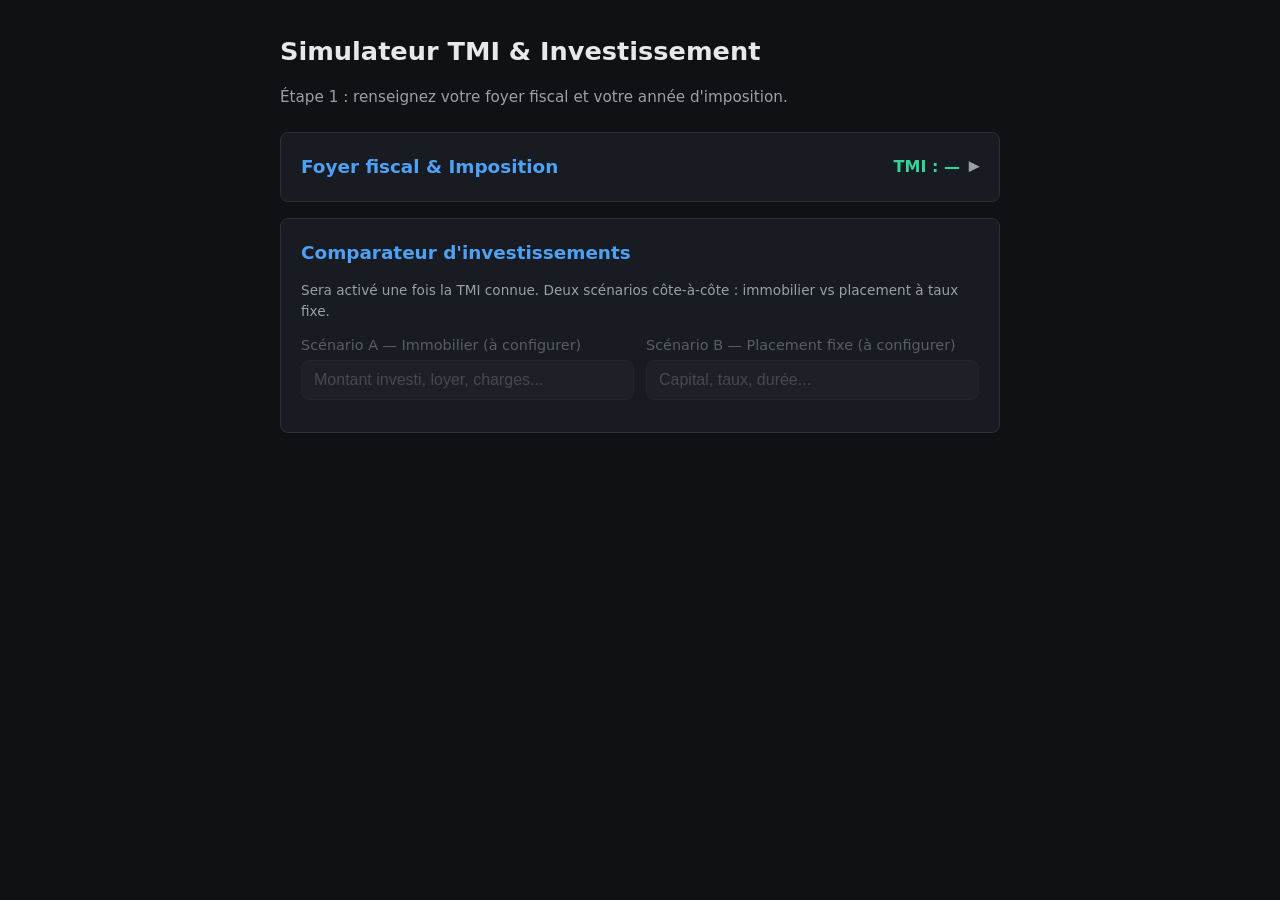
==== index.html @ 4dc09339 "Initial commit" ====
<!DOCTYPE html>
<html lang="fr">
<head>
<meta charset="UTF-8">
<meta name="viewport" content="width=device-width, initial-scale=1.0">
<title>Simulateur TMI & Investissement</title>
<link rel="stylesheet" href="css/main.css">
</head>
<body>
<div class="container">
  <h1>Simulateur TMI & Investissement</h1>
  <p class="subtitle">Étape 1 : renseignez votre foyer fiscal et votre année d'imposition.</p>

  <!-- Bloc unique Foyer + Imposition (collapsible) -->
  <div id="main-block" class="card main-card collapsed">
    <div class="result-toggle" id="main-toggle">
      <h2>Foyer fiscal & Imposition</h2>
      <div style="display:flex; align-items:center; gap:8px;">
        <span class="tmi-inline" id="res-tmi-inline">TMI : —</span>
        <span class="chevron">▼</span>
      </div>
    </div>

    <div class="main-body">
      <label for="annee">Année fiscale (revenus de l'année N-1)</label>
      <select id="annee">
        <option value="2024">2024 (revenus 2023)</option>
        <option value="2025">2025 (revenus 2024)</option>
        <option value="2026" selected>2026 (revenus 2025)</option>
      </select>

      <label for="parts">Nombre de parts au quotient familial</label>
      <input id="parts" type="number" min="0.5" step="0.5" value="1">

      <label for="salaire">Revenus salariés — net imposable annuel (€)</label>
      <input id="salaire" type="number" min="0" step="100" placeholder="45000">

      <div class="row">
        <div>
          <label for="micro-ca">Micro-entreprise — CA annuel (€)</label>
          <input id="micro-ca" type="number" min="0" step="100" placeholder="0">
        </div>
        <div>
          <label for="micro-type">Type d'activité</label>
          <select id="micro-type">
            <option value="vente">Vente / Restauration (abattement 71%)</option>
            <option value="service">Prestations BIC (abattement 50%)</option>
            <option value="bnc">Professions libérales BNC (abattement 34%)</option>
          </select>
        </div>
      </div>

      <div class="row">
        <div>
          <label for="div-brut">Dividendes bruts (€)</label>
          <input id="div-brut" type="number" min="0" step="100" placeholder="0">
        </div>
        <div>
          <label for="div-mode">Mode d'imposition</label>
          <select id="div-mode">
            <option value="reel">Barème progressif (abattement 40%)</option>
            <option value="flat">Flat tax / PFU (30%)</option>
          </select>
        </div>
      </div>

      <button id="btn-calc">Calculer ma TMI</button>
      <span class="muted" id="auto-hint" style="margin-left:10px;"></span>

      <!-- Sous-bloc résultat -->
      <div id="result-block" class="hidden" style="margin-top: 16px;">
        <div class="result-grid">
          <div class="kpi">
            <div class="value" id="res-revenu-imposable">—</div>
            <div class="label">Revenu imposable total</div>
          </div>
          <div class="kpi">
            <div class="value" id="res-quotient">—</div>
            <div class="label">Quotient familial (QF)</div>
          </div>
          <div class="kpi">
            <div class="value" id="res-impot">—</div>
            <div class="label">Impôt théorique IR</div>
          </div>
          <div class="kpi">
            <div class="value" id="res-taux-moyen">—</div>
            <div class="label">Taux moyen d'imposition</div>
          </div>
        </div>

        <div style="margin-top: 14px; display:flex; gap:10px; align-items:center; flex-wrap:wrap;">
          <span class="muted">Tranche marginale d'imposition (TMI) :</span>
          <span class="tmi-badge" id="res-tmi">—</span>
          <button id="btn-detail" class="btn btn-outline" style="margin-left:auto;">Détail du calcul</button>
        </div>
      </div>
    </div>
  </div>

  <!-- Placeholder comparateur -->
  <div class="card">
    <h2>Comparateur d'investissements</h2>
    <p class="muted">Sera activé une fois la TMI connue. Deux scénarios côte-à-côte : immobilier vs placement à taux fixe.</p>
    <div id="compare-placeholder" style="opacity:0.5; pointer-events:none;">
      <div class="row">
        <div>
          <label>Scénario A — Immobilier (à configurer)</label>
          <input type="text" placeholder="Montant investi, loyer, charges..." disabled>
        </div>
        <div>
          <label>Scénario B — Placement fixe (à configurer)</label>
          <input type="text" placeholder="Capital, taux, durée..." disabled>
        </div>
      </div>
    </div>
  </div>
</div>

<!-- Modal détail -->
<div id="modal" class="modal-overlay">
  <div class="modal-box">
    <div class="modal-header">
      <h3>Détail du calcul</h3>
      <button class="modal-close" id="modal-close">&times;</button>
    </div>
    <div id="modal-content"></div>
  </div>
</div>

<script type="module" src="js/main.js"></script>
</body>
</html>
---- css/main.css ----
:root {
  --bg: #0f1115;
  --surface: #181b21;
  --surface-2: #22262e;
  --surface-3: #2c313a;
  --text: #e6e8eb;
  --text-muted: #9aa0a6;
  --accent: #4ea1f4;
  --accent-2: #34d399;
  --danger: #f87171;
  --border: #2a2f38;
  --radius: 8px;
  --font: ui-sans-serif, system-ui, -apple-system, Segoe UI, Roboto, Helvetica, Arial, sans-serif;
}
* { box-sizing: border-box; }
body {
  margin: 0; padding: 32px 16px;
  background: var(--bg);
  color: var(--text);
  font-family: var(--font);
  line-height: 1.5;
}
.container { max-width: 720px; margin: 0 auto; }
h1 { margin: 0 0 8px; font-size: 1.6rem; }
.subtitle { color: var(--text-muted); margin-bottom: 24px; font-size: 0.95rem; }
.card {
  background: var(--surface);
  border: 1px solid var(--border);
  border-radius: var(--radius);
  padding: 20px;
  margin-bottom: 16px;
}
.card h2 { margin: 0; font-size: 1.15rem; color: var(--accent); }
label { display: block; margin-bottom: 4px; font-size: 0.9rem; color: var(--text-muted); }
input, select {
  width: 100%;
  padding: 10px 12px;
  background: var(--surface-2);
  border: 1px solid var(--border);
  border-radius: var(--radius);
  color: var(--text);
  font-size: 1rem;
  margin-bottom: 12px;
}
input:focus, select:focus { outline: none; border-color: var(--accent); }
.row { display: grid; grid-template-columns: 1fr 1fr; gap: 12px; }
@media (max-width: 560px) { .row { grid-template-columns: 1fr; } }
button, .btn {
  display: inline-block;
  padding: 12px 16px;
  background: var(--accent);
  color: #0f1115;
  border: none;
  border-radius: var(--radius);
  font-weight: 700;
  font-size: 0.95rem;
  cursor: pointer;
  text-decoration: none;
}
button:hover, .btn:hover { opacity: 0.92; }
.btn-outline {
  background: transparent;
  color: var(--accent);
  border: 1px solid var(--accent);
}
.result-grid { display: grid; grid-template-columns: repeat(2, 1fr); gap: 10px; margin-top: 12px; }
.kpi {
  background: var(--surface-2);
  border: 1px solid var(--border);
  border-radius: var(--radius);
  padding: 10px;
  text-align: center;
}
.kpi .value { font-size: 1.1rem; font-weight: 700; color: var(--accent-2); }
.kpi .label { font-size: 0.75rem; color: var(--text-muted); margin-top: 2px; }
.tmi-badge {
  display: inline-block;
  padding: 4px 10px;
  border-radius: 999px;
  background: var(--accent);
  color: #0f1115;
  font-weight: 800;
  font-size: 0.95rem;
}
.muted { color: var(--text-muted); font-size: 0.85rem; }
.hidden { display: none !important; }

/* Collapsible main block */
.result-toggle {
  cursor: pointer;
  display: flex;
  justify-content: space-between;
  align-items: center;
  gap: 10px;
}
.result-toggle .chevron {
  font-size: 0.9rem;
  color: var(--text-muted);
  transition: transform .2s ease;
}
.main-card.collapsed .chevron { transform: rotate(-90deg); }
.main-body {
  overflow: hidden;
  transition: max-height .35s ease, opacity .25s ease, margin-top .2s ease;
  max-height: 1200px;
  opacity: 1;
  margin-top: 16px;
}
.main-card.collapsed .main-body {
  max-height: 0;
  opacity: 0;
  margin-top: 0;
}
.tmi-inline {
  font-weight: 700;
  color: var(--accent-2);
  font-size: 1rem;
  white-space: nowrap;
}

/* Modal */
.modal-overlay {
  position: fixed;
  inset: 0;
  background: rgba(0,0,0,0.7);
  display: flex;
  align-items: center;
  justify-content: center;
  padding: 16px;
  z-index: 100;
  opacity: 0;
  pointer-events: none;
  transition: opacity .2s ease;
}
.modal-overlay.open { opacity: 1; pointer-events: auto; }
.modal-box {
  background: var(--surface);
  border: 1px solid var(--border);
  border-radius: var(--radius);
  max-width: 620px;
  width: 100%;
  max-height: 85vh;
  overflow-y: auto;
  padding: 20px;
}
.modal-header { display: flex; justify-content: space-between; align-items: center; margin-bottom: 12px; }
.modal-header h3 { margin: 0; font-size: 1.1rem; color: var(--accent); }
.modal-close { background: none; border: none; color: var(--text-muted); font-size: 1.4rem; cursor: pointer; padding: 0 4px; }

table { width: 100%; border-collapse: collapse; margin-top: 10px; font-size: 0.9rem; }
th, td { padding: 8px; text-align: left; border-bottom: 1px solid var(--border); }
th { color: var(--text-muted); font-weight: 500; }
.detail-step {
  background: var(--surface-2);
  border: 1px solid var(--border);
  border-radius: var(--radius);
  padding: 10px 12px;
  margin-bottom: 8px;
  font-size: 0.9rem;
}
.detail-step .expr { color: var(--text-muted); font-size: 0.8rem; }
.detail-step .res { color: var(--accent-2); font-weight: 700; }
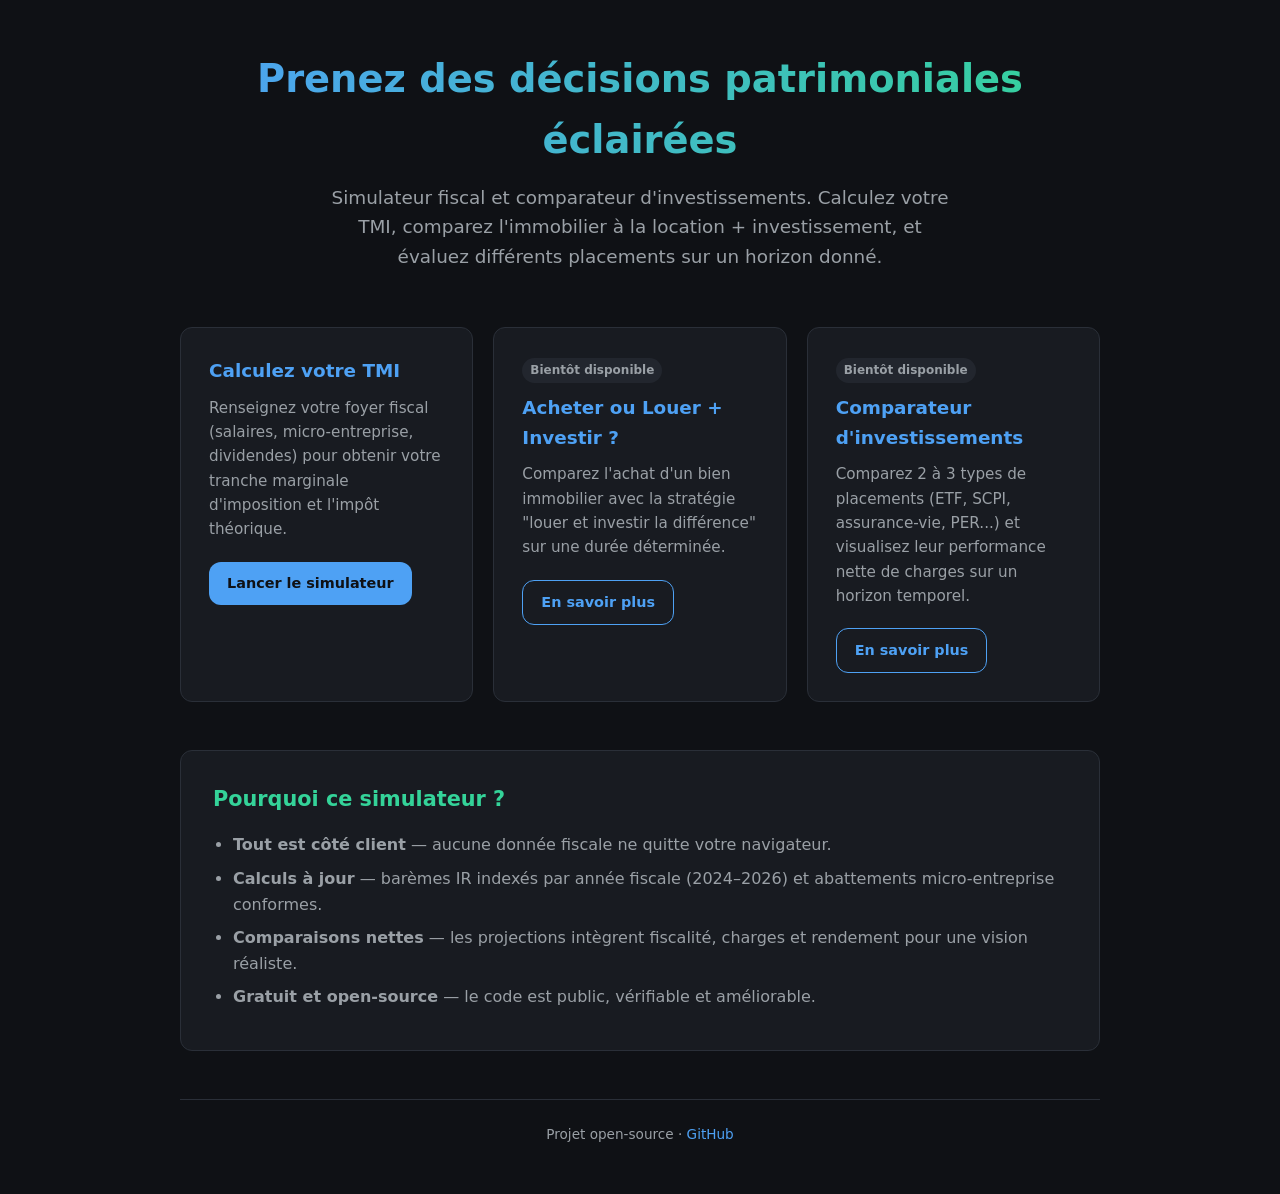
==== commit 1eca7a2e: "feat: add landing page with CTAs for future simulators" ====
--- a/index.html
+++ b/index.html
@@ -3,130 +3,53 @@
 <head>
 <meta charset="UTF-8">
 <meta name="viewport" content="width=device-width, initial-scale=1.0">
-<title>Simulateur TMI & Investissement</title>
-<link rel="stylesheet" href="css/main.css">
+<title>Roxabi Simulation — Simulateur fiscal & investissements</title>
+<link rel="stylesheet" href="css/landing.css">
 </head>
 <body>
 <div class="container">
-  <h1>Simulateur TMI & Investissement</h1>
-  <p class="subtitle">Étape 1 : renseignez votre foyer fiscal et votre année d'imposition.</p>
 
-  <!-- Bloc unique Foyer + Imposition (collapsible) -->
-  <div id="main-block" class="card main-card collapsed">
-    <div class="result-toggle" id="main-toggle">
-      <h2>Foyer fiscal & Imposition</h2>
-      <div style="display:flex; align-items:center; gap:8px;">
-        <span class="tmi-inline" id="res-tmi-inline">TMI : —</span>
-        <span class="chevron">▼</span>
-      </div>
+  <section class="hero">
+    <h1>Prenez des décisions patrimoniales éclairées</h1>
+    <p>Simulateur fiscal et comparateur d'investissements. Calculez votre TMI, comparez l'immobilier à la location + investissement, et évaluez différents placements sur un horizon donné.</p>
+  </section>
+
+  <section class="cards">
+    <div class="card">
+      <h3>Calculez votre TMI</h3>
+      <p>Renseignez votre foyer fiscal (salaires, micro-entreprise, dividendes) pour obtenir votre tranche marginale d'imposition et l'impôt théorique.</p>
+      <a class="cta" href="simulateur.html">Lancer le simulateur</a>
     </div>
 
-    <div class="main-body">
-      <label for="annee">Année fiscale (revenus de l'année N-1)</label>
-      <select id="annee">
-        <option value="2024">2024 (revenus 2023)</option>
-        <option value="2025">2025 (revenus 2024)</option>
-        <option value="2026" selected>2026 (revenus 2025)</option>
-      </select>
+    <div class="card">
+      <span class="badge">Bientôt disponible</span>
+      <h3>Acheter ou Louer + Investir ?</h3>
+      <p>Comparez l'achat d'un bien immobilier avec la stratégie "louer et investir la différence" sur une durée déterminée.</p>
+      <a class="cta cta-secondary" href="simulateur.html#immo-vs-loc">En savoir plus</a>
+    </div>
 
-      <label for="parts">Nombre de parts au quotient familial</label>
-      <input id="parts" type="number" min="0.5" step="0.5" value="1">
+    <div class="card">
+      <span class="badge">Bientôt disponible</span>
+      <h3>Comparateur d'investissements</h3>
+      <p>Comparez 2 à 3 types de placements (ETF, SCPI, assurance-vie, PER...) et visualisez leur performance nette de charges sur un horizon temporel.</p>
+      <a class="cta cta-secondary" href="simulateur.html#comparateur">En savoir plus</a>
+    </div>
+  </section>
 
-      <label for="salaire">Revenus salariés — net imposable annuel (€)</label>
-      <input id="salaire" type="number" min="0" step="100" placeholder="45000">
+  <section class="why">
+    <h2>Pourquoi ce simulateur ?</h2>
+    <ul>
+      <li><strong>Tout est côté client</strong> — aucune donnée fiscale ne quitte votre navigateur.</li>
+      <li><strong>Calculs à jour</strong> — barèmes IR indexés par année fiscale (2024–2026) et abattements micro-entreprise conformes.</li>
+      <li><strong>Comparaisons nettes</strong> — les projections intègrent fiscalité, charges et rendement pour une vision réaliste.</li>
+      <li><strong>Gratuit et open-source</strong> — le code est public, vérifiable et améliorable.</li>
+    </ul>
+  </section>
 
-      <div class="row">
-        <div>
-          <label for="micro-ca">Micro-entreprise — CA annuel (€)</label>
-          <input id="micro-ca" type="number" min="0" step="100" placeholder="0">
-        </div>
-        <div>
-          <label for="micro-type">Type d'activité</label>
-          <select id="micro-type">
-            <option value="vente">Vente / Restauration (abattement 71%)</option>
-            <option value="service">Prestations BIC (abattement 50%)</option>
-            <option value="bnc">Professions libérales BNC (abattement 34%)</option>
-          </select>
-        </div>
-      </div>
+  <footer class="footer">
+    Projet open-source · <a href="https://github.com/MickaelV0/roxabi-simulation" style="color:var(--accent); text-decoration:none;">GitHub</a>
+  </footer>
 
-      <div class="row">
-        <div>
-          <label for="div-brut">Dividendes bruts (€)</label>
-          <input id="div-brut" type="number" min="0" step="100" placeholder="0">
-        </div>
-        <div>
-          <label for="div-mode">Mode d'imposition</label>
-          <select id="div-mode">
-            <option value="reel">Barème progressif (abattement 40%)</option>
-            <option value="flat">Flat tax / PFU (30%)</option>
-          </select>
-        </div>
-      </div>
-
-      <button id="btn-calc">Calculer ma TMI</button>
-      <span class="muted" id="auto-hint" style="margin-left:10px;"></span>
-
-      <!-- Sous-bloc résultat -->
-      <div id="result-block" class="hidden" style="margin-top: 16px;">
-        <div class="result-grid">
-          <div class="kpi">
-            <div class="value" id="res-revenu-imposable">—</div>
-            <div class="label">Revenu imposable total</div>
-          </div>
-          <div class="kpi">
-            <div class="value" id="res-quotient">—</div>
-            <div class="label">Quotient familial (QF)</div>
-          </div>
-          <div class="kpi">
-            <div class="value" id="res-impot">—</div>
-            <div class="label">Impôt théorique IR</div>
-          </div>
-          <div class="kpi">
-            <div class="value" id="res-taux-moyen">—</div>
-            <div class="label">Taux moyen d'imposition</div>
-          </div>
-        </div>
-
-        <div style="margin-top: 14px; display:flex; gap:10px; align-items:center; flex-wrap:wrap;">
-          <span class="muted">Tranche marginale d'imposition (TMI) :</span>
-          <span class="tmi-badge" id="res-tmi">—</span>
-          <button id="btn-detail" class="btn btn-outline" style="margin-left:auto;">Détail du calcul</button>
-        </div>
-      </div>
-    </div>
-  </div>
-
-  <!-- Placeholder comparateur -->
-  <div class="card">
-    <h2>Comparateur d'investissements</h2>
-    <p class="muted">Sera activé une fois la TMI connue. Deux scénarios côte-à-côte : immobilier vs placement à taux fixe.</p>
-    <div id="compare-placeholder" style="opacity:0.5; pointer-events:none;">
-      <div class="row">
-        <div>
-          <label>Scénario A — Immobilier (à configurer)</label>
-          <input type="text" placeholder="Montant investi, loyer, charges..." disabled>
-        </div>
-        <div>
-          <label>Scénario B — Placement fixe (à configurer)</label>
-          <input type="text" placeholder="Capital, taux, durée..." disabled>
-        </div>
-      </div>
-    </div>
-  </div>
 </div>
-
-<!-- Modal détail -->
-<div id="modal" class="modal-overlay">
-  <div class="modal-box">
-    <div class="modal-header">
-      <h3>Détail du calcul</h3>
-      <button class="modal-close" id="modal-close">&times;</button>
-    </div>
-    <div id="modal-content"></div>
-  </div>
-</div>
-
-<script type="module" src="js/main.js"></script>
 </body>
 </html>
--- a/css/landing.css
+++ b/css/landing.css
@@ -0,0 +1,128 @@
+:root {
+  --bg: #0f1115;
+  --surface: #181b21;
+  --surface-2: #22262e;
+  --text: #e6e8eb;
+  --text-muted: #9aa0a6;
+  --accent: #4ea1f4;
+  --accent-2: #34d399;
+  --border: #2a2f38;
+  --radius: 12px;
+  --font: ui-sans-serif, system-ui, -apple-system, Segoe UI, Roboto, Helvetica, Arial, sans-serif;
+}
+* { box-sizing: border-box; }
+body {
+  margin: 0;
+  background: var(--bg);
+  color: var(--text);
+  font-family: var(--font);
+  line-height: 1.6;
+}
+.container { max-width: 960px; margin: 0 auto; padding: 48px 20px; }
+
+/* Hero */
+.hero {
+  text-align: center;
+  margin-bottom: 56px;
+}
+.hero h1 {
+  font-size: 2.4rem;
+  margin: 0 0 12px;
+  background: linear-gradient(90deg, var(--accent), var(--accent-2));
+  -webkit-background-clip: text;
+  -webkit-text-fill-color: transparent;
+}
+.hero p {
+  color: var(--text-muted);
+  font-size: 1.15rem;
+  max-width: 620px;
+  margin: 0 auto;
+}
+
+/* Cards */
+.cards {
+  display: grid;
+  grid-template-columns: repeat(auto-fit, minmax(260px, 1fr));
+  gap: 20px;
+  margin-bottom: 48px;
+}
+.card {
+  background: var(--surface);
+  border: 1px solid var(--border);
+  border-radius: var(--radius);
+  padding: 28px;
+  transition: transform .15s ease, border-color .2s ease;
+}
+.card:hover {
+  transform: translateY(-3px);
+  border-color: var(--accent);
+}
+.card h3 {
+  margin: 0 0 10px;
+  font-size: 1.15rem;
+  color: var(--accent);
+}
+.card p {
+  color: var(--text-muted);
+  font-size: 0.95rem;
+  margin: 0 0 20px;
+}
+.card .cta {
+  display: inline-block;
+  padding: 10px 18px;
+  background: var(--accent);
+  color: #0f1115;
+  border-radius: var(--radius);
+  font-weight: 700;
+  font-size: 0.9rem;
+  text-decoration: none;
+}
+.card .cta:hover { opacity: 0.92; }
+.card .cta-secondary {
+  background: transparent;
+  color: var(--accent);
+  border: 1px solid var(--accent);
+}
+.badge {
+  display: inline-block;
+  padding: 3px 8px;
+  border-radius: 999px;
+  background: var(--surface-2);
+  color: var(--text-muted);
+  font-size: 0.75rem;
+  font-weight: 600;
+  margin-bottom: 10px;
+}
+
+/* Why section */
+.why {
+  background: var(--surface);
+  border: 1px solid var(--border);
+  border-radius: var(--radius);
+  padding: 32px;
+  margin-bottom: 48px;
+}
+.why h2 {
+  margin: 0 0 16px;
+  font-size: 1.3rem;
+  color: var(--accent-2);
+}
+.why ul {
+  margin: 0;
+  padding-left: 20px;
+  color: var(--text-muted);
+}
+.why li { margin-bottom: 8px; }
+
+/* Footer */
+.footer {
+  text-align: center;
+  color: var(--text-muted);
+  font-size: 0.85rem;
+  padding-top: 24px;
+  border-top: 1px solid var(--border);
+}
+
+@media (max-width: 560px) {
+  .hero h1 { font-size: 1.8rem; }
+}
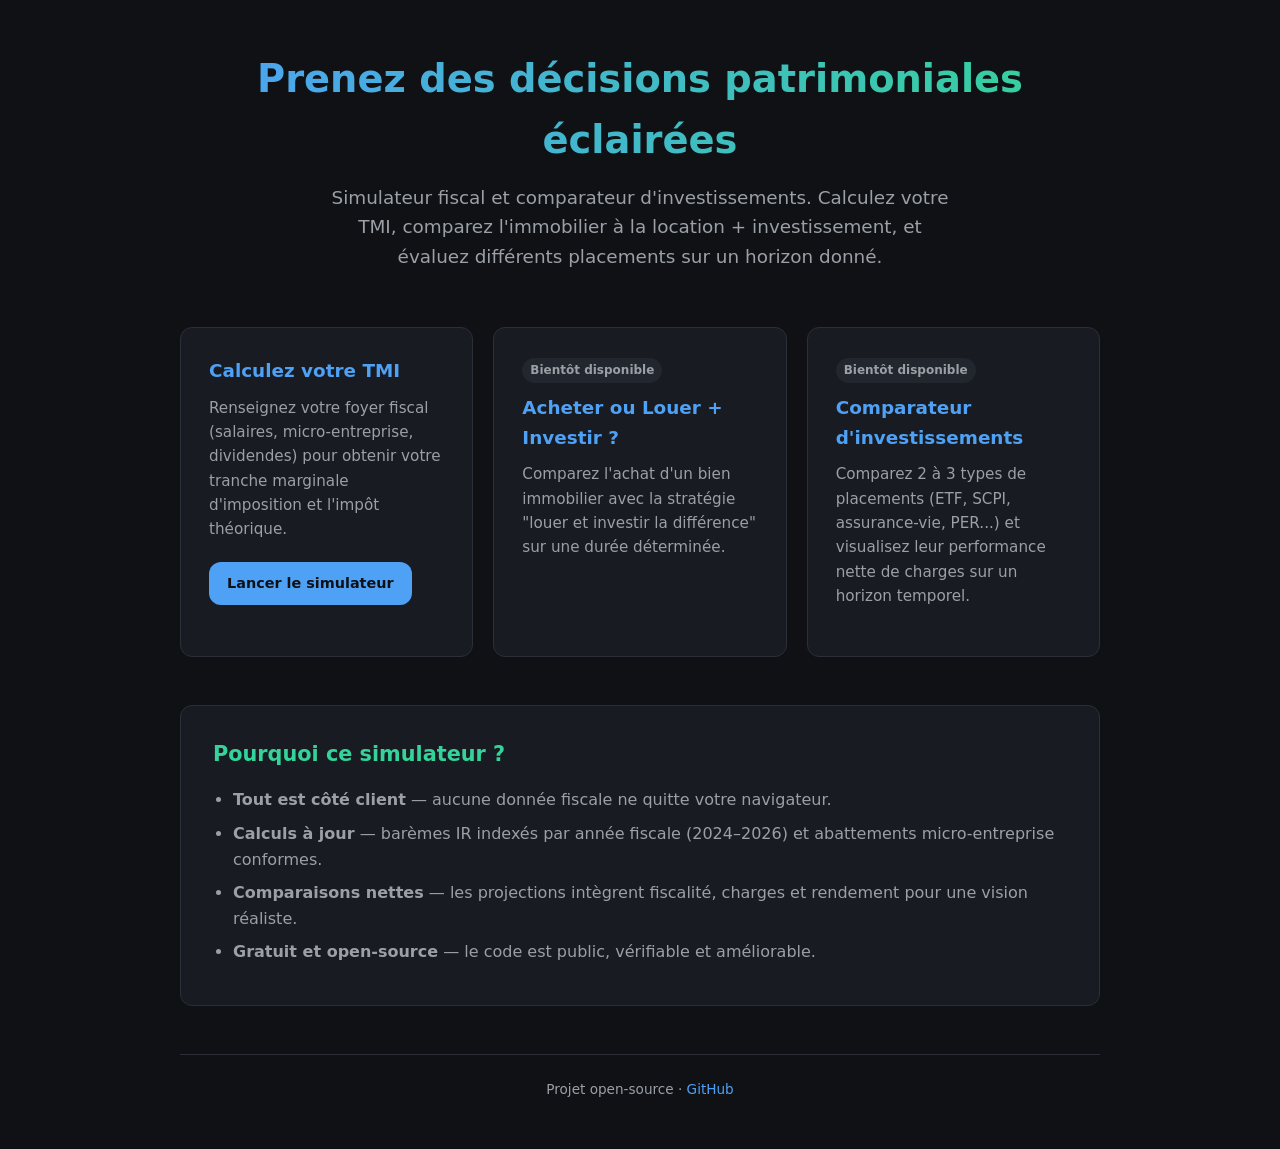
==== commit 4fc53446: "feat(tmi): rename/delete simulations, clean landing CTAs" ====
--- a/index.html
+++ b/index.html
@@ -25,14 +25,12 @@
       <span class="badge">Bientôt disponible</span>
       <h3>Acheter ou Louer + Investir ?</h3>
       <p>Comparez l'achat d'un bien immobilier avec la stratégie "louer et investir la différence" sur une durée déterminée.</p>
-      <a class="cta cta-secondary" href="simulateur.html#immo-vs-loc">En savoir plus</a>
     </div>
 
     <div class="card">
       <span class="badge">Bientôt disponible</span>
       <h3>Comparateur d'investissements</h3>
       <p>Comparez 2 à 3 types de placements (ETF, SCPI, assurance-vie, PER...) et visualisez leur performance nette de charges sur un horizon temporel.</p>
-      <a class="cta cta-secondary" href="simulateur.html#comparateur">En savoir plus</a>
     </div>
   </section>
 
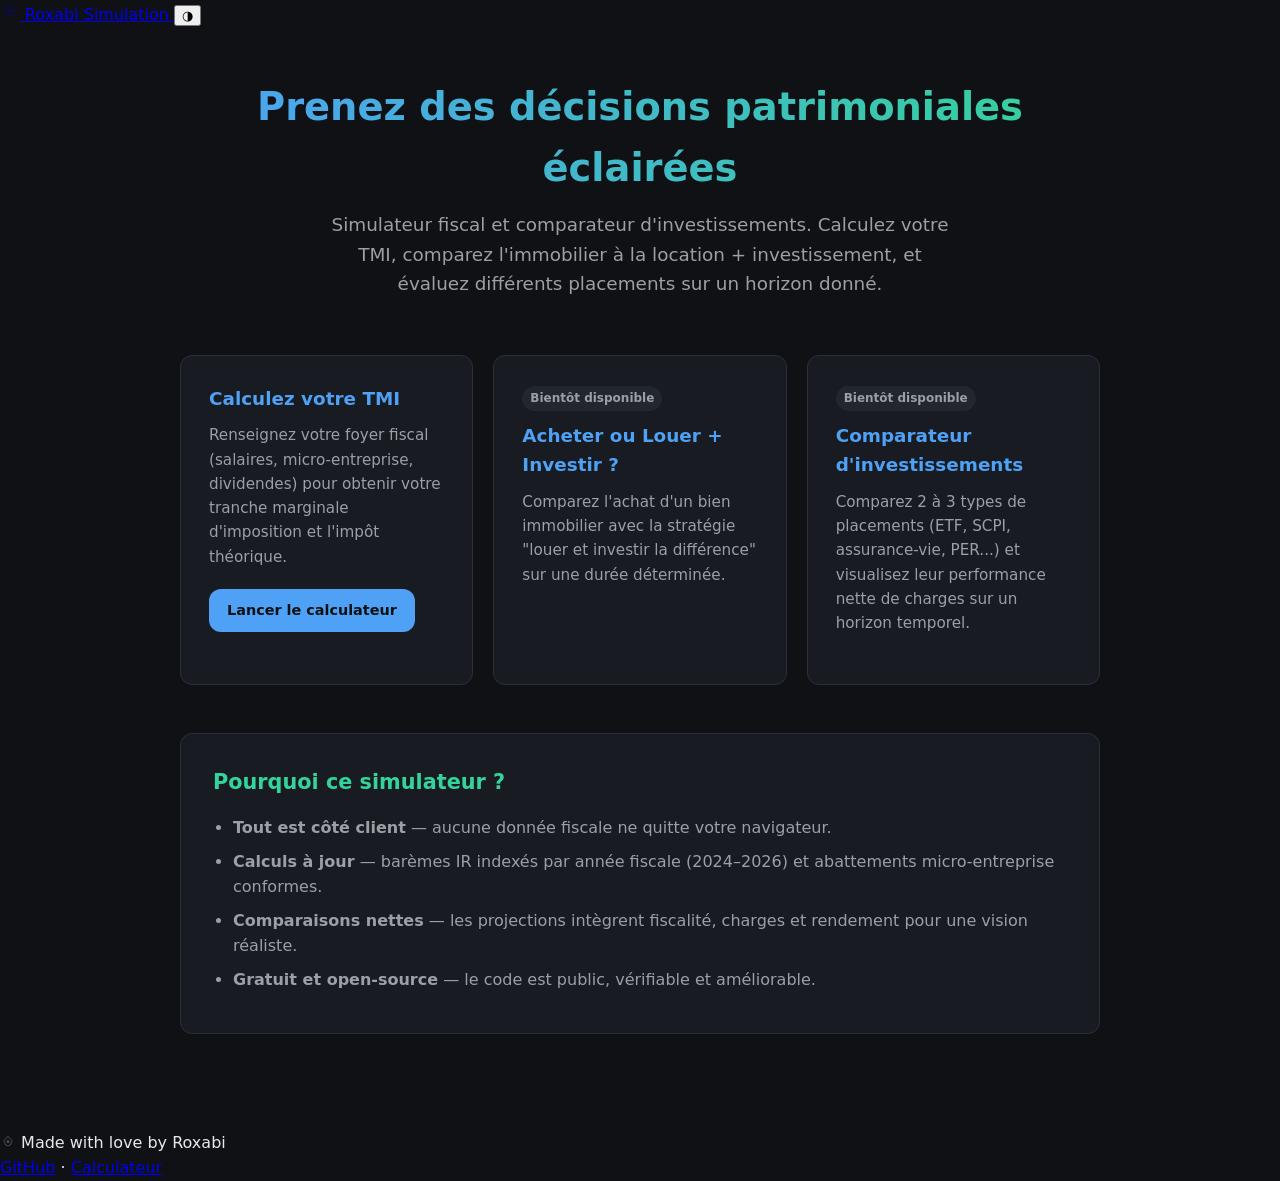
==== commit 28364302: "fix(ui): remove light/dark label from theme toggle Co-Authored-By: Claude Opus 4.7 <noreply@anthropi" ====
--- a/index.html
+++ b/index.html
@@ -7,6 +7,18 @@
 <link rel="stylesheet" href="css/landing.css">
 </head>
 <body>
+<nav class="topbar">
+  <a class="topbar-logo" href="index.html">
+    <svg width="20" height="20" viewBox="0 0 240 170" xmlns="http://www.w3.org/2000/svg" aria-hidden="true">
+      <polygon points="120,14 182,82 156,142 120,158 84,142 58,82" fill="none" stroke="currentColor" stroke-width="8" stroke-opacity="0.6"/>
+      <circle cx="120" cy="95" r="20" fill="currentColor" opacity="0.3"/>
+      <circle cx="120" cy="95" r="6" fill="currentColor"/>
+    </svg>
+    Roxabi Simulation
+  </a>
+  <button id="theme-toggle" aria-label="Changer le thème" title="Changer le thème">◑</button>
+</nav>
+
 <div class="container">
 
   <section class="hero">
@@ -18,7 +30,7 @@
     <div class="card">
       <h3>Calculez votre TMI</h3>
       <p>Renseignez votre foyer fiscal (salaires, micro-entreprise, dividendes) pour obtenir votre tranche marginale d'imposition et l'impôt théorique.</p>
-      <a class="cta" href="simulateur.html">Lancer le simulateur</a>
+      <a class="cta" href="simulateur.html">Lancer le calculateur</a>
     </div>
 
     <div class="card">
@@ -44,10 +56,22 @@
     </ul>
   </section>
 
-  <footer class="footer">
-    Projet open-source · <a href="https://github.com/MickaelV0/roxabi-simulation" style="color:var(--accent); text-decoration:none;">GitHub</a>
-  </footer>
+</div>
 
-</div>
+<footer class="site-footer">
+  <div class="footer-brand">
+    <svg width="16" height="14" viewBox="0 0 240 170" xmlns="http://www.w3.org/2000/svg" aria-hidden="true">
+      <polygon points="120,14 182,82 156,142 120,158 84,142 58,82" fill="none" stroke="currentColor" stroke-width="8" stroke-opacity="0.5"/>
+      <circle cx="120" cy="95" r="20" fill="currentColor" opacity="0.3"/>
+    </svg>
+    Made with love by Roxabi
+  </div>
+  <div class="footer-links">
+    <a href="https://github.com/MickaelV0/roxabi-simulation" target="_blank" rel="noopener">GitHub</a>
+    <span class="footer-sep">&#183;</span>
+    <a href="simulateur.html">Calculateur</a>
+  </div>
+</footer>
+<script src="js/theme.js"></script>
 </body>
 </html>
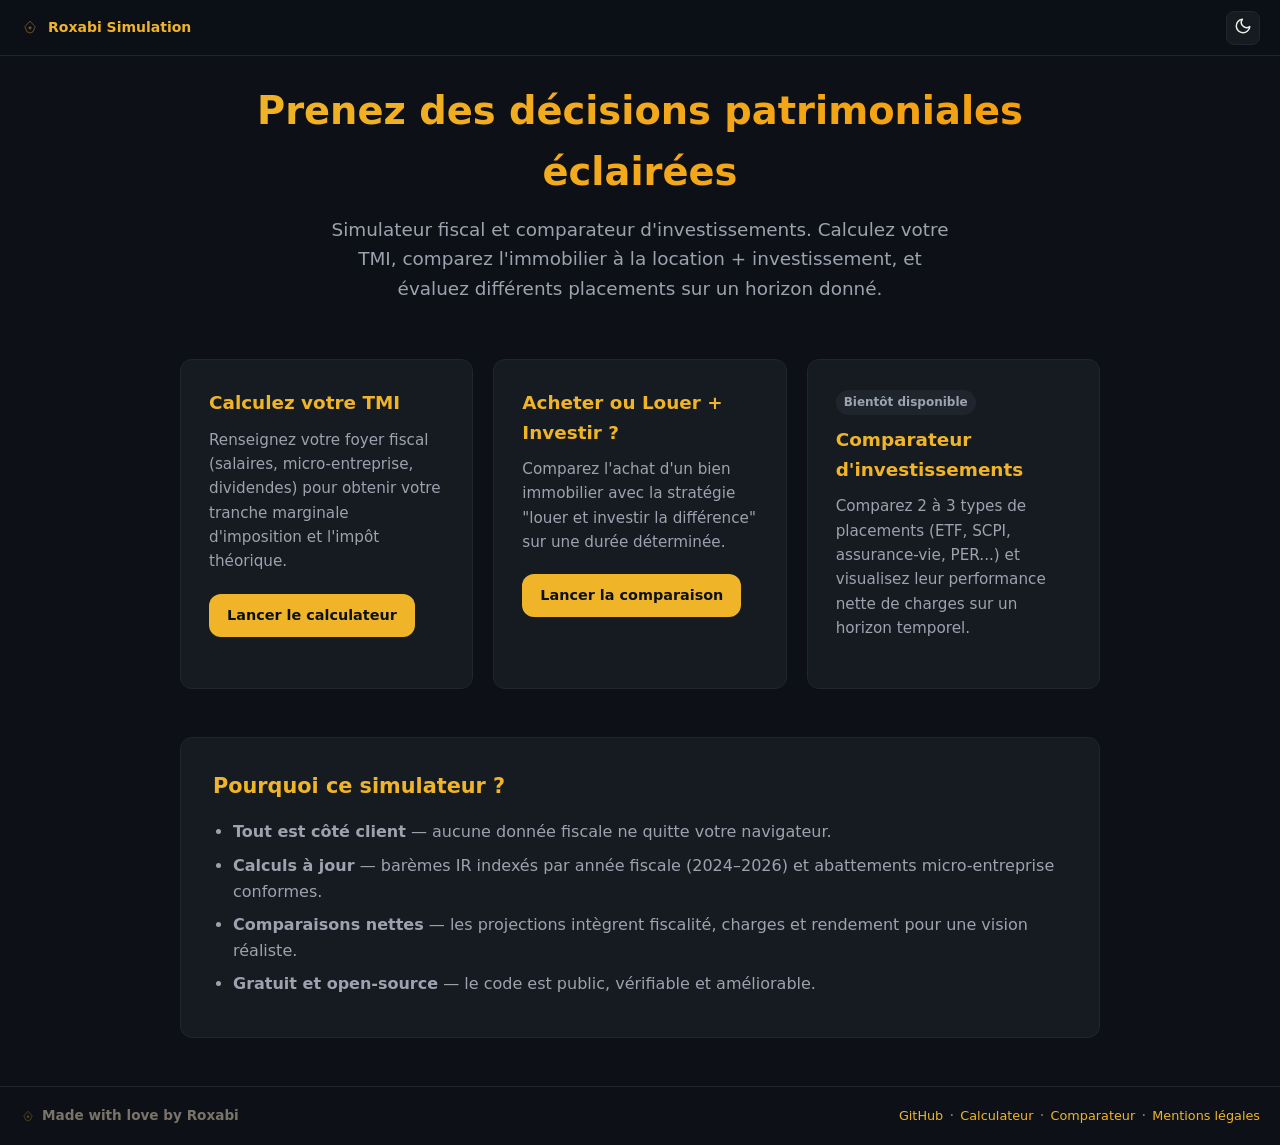
==== commit 403e0423: "chore(ui): theme toggle SVG sun/moon icons + mentions légales page - New mentions-legales.html with " ====
--- a/index.html
+++ b/index.html
@@ -16,7 +16,10 @@
     </svg>
     Roxabi Simulation
   </a>
-  <button id="theme-toggle" aria-label="Changer le thème" title="Changer le thème">◑</button>
+  <button id="theme-toggle">
+    <span class="icon-sun"><svg xmlns="http://www.w3.org/2000/svg" width="18" height="18" viewBox="0 0 24 24" fill="none" stroke="currentColor" stroke-width="2" stroke-linecap="round" stroke-linejoin="round"><circle cx="12" cy="12" r="5"/><path d="M12 1v2M12 21v2M4.22 4.22l1.42 1.42M18.36 18.36l1.42 1.42M1 12h2M21 12h2M4.22 19.78l1.42-1.42M18.36 5.64l1.42-1.42"/></svg></span>
+    <span class="icon-moon"><svg xmlns="http://www.w3.org/2000/svg" width="18" height="18" viewBox="0 0 24 24" fill="none" stroke="currentColor" stroke-width="2" stroke-linecap="round" stroke-linejoin="round"><path d="M21 12.79A9 9 0 1 1 11.21 3 7 7 0 0 0 21 12.79z"/></svg></span>
+  </button>
 </nav>
 
 <div class="container">
@@ -34,9 +37,9 @@
     </div>
 
     <div class="card">
-      <span class="badge">Bientôt disponible</span>
       <h3>Acheter ou Louer + Investir ?</h3>
       <p>Comparez l'achat d'un bien immobilier avec la stratégie "louer et investir la différence" sur une durée déterminée.</p>
+      <a class="cta" href="comparateur-immo.html">Lancer la comparaison</a>
     </div>
 
     <div class="card">
@@ -70,6 +73,10 @@
     <a href="https://github.com/MickaelV0/roxabi-simulation" target="_blank" rel="noopener">GitHub</a>
     <span class="footer-sep">&#183;</span>
     <a href="simulateur.html">Calculateur</a>
+    <span class="footer-sep">&#183;</span>
+    <a href="comparateur-immo.html">Comparateur</a>
+    <span class="footer-sep">&#183;</span>
+    <a href="mentions-legales.html">Mentions légales</a>
   </div>
 </footer>
 <script src="js/theme.js"></script>
--- a/css/landing.css
+++ b/css/landing.css
@@ -1,24 +1,77 @@
 :root {
-  --bg: #0f1115;
-  --surface: #181b21;
-  --surface-2: #22262e;
-  --text: #e6e8eb;
-  --text-muted: #9aa0a6;
-  --accent: #4ea1f4;
-  --accent-2: #34d399;
-  --border: #2a2f38;
-  --radius: 12px;
-  --font: ui-sans-serif, system-ui, -apple-system, Segoe UI, Roboto, Helvetica, Arial, sans-serif;
-}
+  color-scheme: light dark;
+  --bg:           #0d1117;
+  --panel:        #13191f;
+  --surface:      #161b22;
+  --surface-2:    #1f252d;
+  --surface-3:    #2a3038;
+  --border:       #21262d;
+  --border-bright:#30363d;
+  --text:         #f0ede6;
+  --text-muted:   #9ca3af;
+  --text-dim:     #7a7468;
+  --accent:       #f0b429;
+  --accent-dim:   #78460d;
+  --accent-glow:  rgba(240,180,41,0.2);
+  --danger:       #f87171;
+  --success:      #34d399;
+  --cyan:         #22d3ee;
+  --radius:       12px;
+  --font:         ui-sans-serif, system-ui, -apple-system, Segoe UI, Roboto, Helvetica, Arial, sans-serif;
+}
+
+[data-theme="light"] {
+  --bg:           #f8f7f4;
+  --panel:        #f0ede8;
+  --surface:      #ffffff;
+  --surface-2:    #f0ede8;
+  --surface-3:    #e8e5e0;
+  --border:       #d6cfc8;
+  --border-bright:#bfb8b0;
+  --text:         #1c1917;
+  --text-muted:   #57534e;
+  --text-dim:     #78716c;
+  --accent:       #d97706;
+  --accent-dim:   #fef3c7;
+  --accent-glow:  rgba(217,119,6,0.15);
+  --danger:       #dc2626;
+  --success:      #16a34a;
+  --cyan:         #0891b2;
+}
+
+@media (prefers-color-scheme: light) {
+  :root:not([data-theme="dark"]) {
+    --bg:           #f8f7f4;
+    --panel:        #f0ede8;
+    --surface:      #ffffff;
+    --surface-2:    #f0ede8;
+    --surface-3:    #e8e5e0;
+    --border:       #d6cfc8;
+    --border-bright:#bfb8b0;
+    --text:         #1c1917;
+    --text-muted:   #57534e;
+    --text-dim:     #78716c;
+    --accent:       #d97706;
+    --accent-dim:   #fef3c7;
+    --accent-glow:  rgba(217,119,6,0.15);
+    --danger:       #dc2626;
+    --success:      #16a34a;
+    --cyan:         #0891b2;
+  }
+}
+
 * { box-sizing: border-box; }
+html, body { min-height: 100vh; }
 body {
   margin: 0;
   background: var(--bg);
   color: var(--text);
   font-family: var(--font);
   line-height: 1.6;
-}
-.container { max-width: 960px; margin: 0 auto; padding: 48px 20px; }
+  display: flex;
+  flex-direction: column;
+}
+.container { max-width: 960px; margin: 0 auto; padding: 80px 20px 0; width: 100%; flex: 1; }
 
 /* Hero */
 .hero {
@@ -28,7 +81,7 @@
 .hero h1 {
   font-size: 2.4rem;
   margin: 0 0 12px;
-  background: linear-gradient(90deg, var(--accent), var(--accent-2));
+  background: linear-gradient(90deg, var(--accent), #f59e0b);
   -webkit-background-clip: text;
   -webkit-text-fill-color: transparent;
 }
@@ -71,7 +124,7 @@
   display: inline-block;
   padding: 10px 18px;
   background: var(--accent);
-  color: #0f1115;
+  color: var(--bg);
   border-radius: var(--radius);
   font-weight: 700;
   font-size: 0.9rem;
@@ -105,7 +158,7 @@
 .why h2 {
   margin: 0 0 16px;
   font-size: 1.3rem;
-  color: var(--accent-2);
+  color: var(--accent);
 }
 .why ul {
   margin: 0;
@@ -123,6 +176,60 @@
   border-top: 1px solid var(--border);
 }
 
+/* Topbar */
+.topbar {
+  position: fixed; top: 0; left: 0; right: 0; z-index: 200;
+  height: 56px;
+  background: rgba(13,17,23,0.92);
+  backdrop-filter: blur(20px);
+  border-bottom: 1px solid var(--border);
+  display: flex; align-items: center; padding: 0 20px; gap: 12px;
+}
+[data-theme="light"] .topbar { background: rgba(248,247,244,0.92); }
+.topbar-logo {
+  font-size: 0.875rem; font-weight: 700;
+  color: var(--accent); margin-right: auto; white-space: nowrap;
+  display: flex; align-items: center; gap: 8px;
+  text-decoration: none;
+}
+.topbar-logo:hover { opacity: 0.85; }
+.topbar-logo svg { color: var(--accent); }
+#theme-toggle {
+  display: flex; align-items: center; justify-content: center;
+  width: 34px; height: 34px; border-radius: 8px; border: 1px solid var(--border);
+  background: var(--surface); color: var(--text); cursor: pointer;
+  transition: all 0.2s; flex-shrink: 0;
+  padding: 0;
+  position: static;
+}
+#theme-toggle:hover { border-color: var(--accent); background: var(--accent-dim); }
+#theme-toggle .icon-sun { display: none; }
+#theme-toggle .icon-moon { display: block; }
+[data-theme="light"] #theme-toggle .icon-sun { display: block; }
+[data-theme="light"] #theme-toggle .icon-moon { display: none; }
+
+/* Footer */
+.site-footer {
+  border-top: 1px solid var(--border);
+  padding: 16px 20px;
+  margin-top: auto;
+  display: flex;
+  align-items: center;
+  justify-content: space-between;
+  gap: 12px;
+  flex-wrap: wrap;
+}
+.footer-brand {
+  font-size: 0.85rem; font-weight: 600;
+  color: var(--text-dim);
+  display: flex; align-items: center; gap: 6px;
+}
+.footer-brand svg { color: var(--accent); }
+.footer-links { display: flex; align-items: center; gap: 6px; }
+.footer-links a { color: var(--accent); text-decoration: none; font-size: 0.8rem; }
+.footer-links a:hover { text-decoration: underline; }
+.footer-sep { color: var(--text-dim); }
+
 @media (max-width: 560px) {
   .hero h1 { font-size: 1.8rem; }
 }
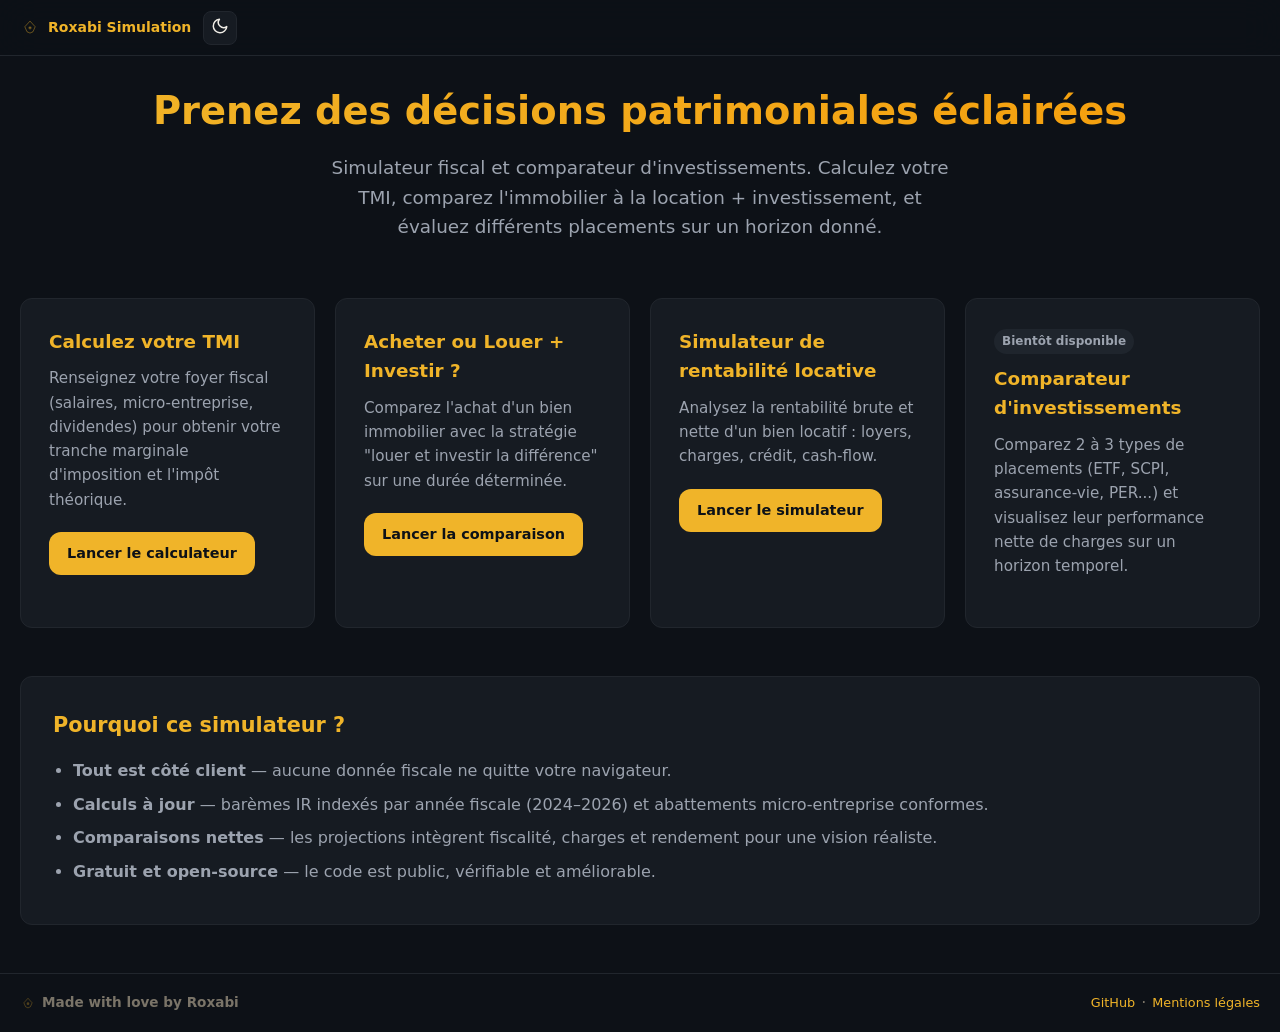
==== commit 31d8ef44: "feat(renta): new rental-yield simulator + global topbar nav - New page simulateur-rentabilite.html w" ====
--- a/index.html
+++ b/index.html
@@ -43,6 +43,12 @@
     </div>
 
     <div class="card">
+      <h3>Simulateur de rentabilité locative</h3>
+      <p>Analysez la rentabilité brute et nette d'un bien locatif : loyers, charges, crédit, cash-flow.</p>
+      <a class="cta" href="simulateur-rentabilite.html">Lancer le simulateur</a>
+    </div>
+
+    <div class="card">
       <span class="badge">Bientôt disponible</span>
       <h3>Comparateur d'investissements</h3>
       <p>Comparez 2 à 3 types de placements (ETF, SCPI, assurance-vie, PER...) et visualisez leur performance nette de charges sur un horizon temporel.</p>
@@ -72,10 +78,6 @@
   <div class="footer-links">
     <a href="https://github.com/MickaelV0/roxabi-simulation" target="_blank" rel="noopener">GitHub</a>
     <span class="footer-sep">&#183;</span>
-    <a href="simulateur.html">Calculateur</a>
-    <span class="footer-sep">&#183;</span>
-    <a href="comparateur-immo.html">Comparateur</a>
-    <span class="footer-sep">&#183;</span>
     <a href="mentions-legales.html">Mentions légales</a>
   </div>
 </footer>
--- a/css/landing.css
+++ b/css/landing.css
@@ -71,7 +71,7 @@
   display: flex;
   flex-direction: column;
 }
-.container { max-width: 960px; margin: 0 auto; padding: 80px 20px 0; width: 100%; flex: 1; }
+.container { max-width: 1900px; margin: 0 auto; padding: 80px 20px 0; width: 100%; flex: 1; }
 
 /* Hero */
 .hero {
@@ -188,10 +188,25 @@
 [data-theme="light"] .topbar { background: rgba(248,247,244,0.92); }
 .topbar-logo {
   font-size: 0.875rem; font-weight: 700;
-  color: var(--accent); margin-right: auto; white-space: nowrap;
+  color: var(--accent); white-space: nowrap;
   display: flex; align-items: center; gap: 8px;
   text-decoration: none;
 }
+.topbar-nav {
+  display: flex;
+  align-items: center;
+  gap: 16px;
+  margin-right: auto;
+}
+.topbar-nav a {
+  color: var(--text-muted);
+  text-decoration: none;
+  font-size: 0.85rem;
+  font-weight: 500;
+  transition: color 0.2s;
+}
+.topbar-nav a:hover { color: var(--accent); }
+.topbar-nav a.active { color: var(--accent); font-weight: 600; }
 .topbar-logo:hover { opacity: 0.85; }
 .topbar-logo svg { color: var(--accent); }
 #theme-toggle {
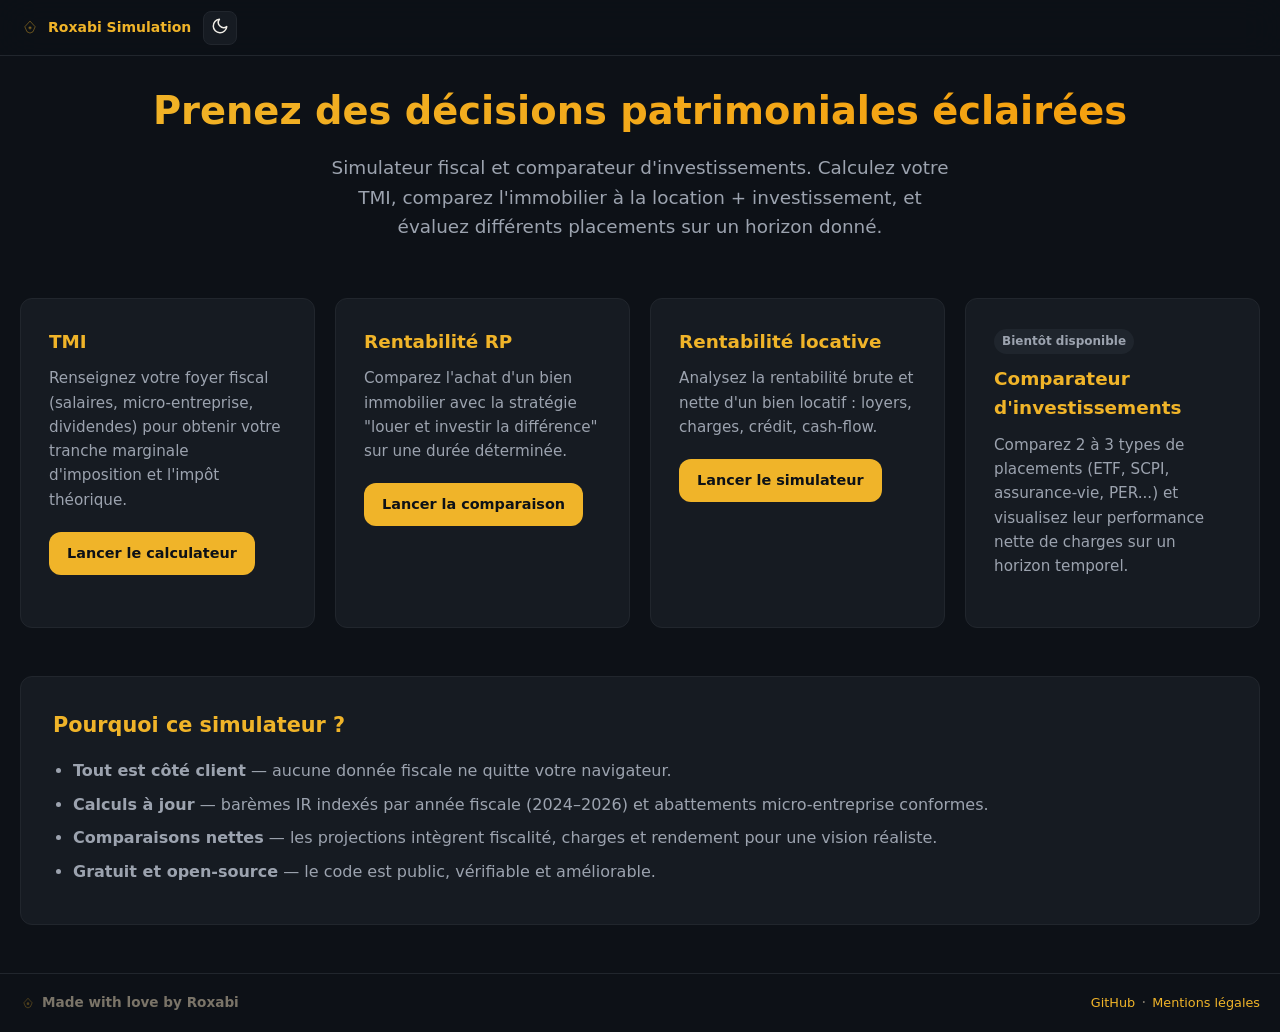
==== commit c02d08e7: "chore(ui): rename pages — TMI, Rentabilité RP, Rentabilité locative - "Calculateur (d'impôt)" → "TMI" ====
--- a/index.html
+++ b/index.html
@@ -31,19 +31,19 @@
 
   <section class="cards">
     <div class="card">
-      <h3>Calculez votre TMI</h3>
+      <h3>TMI</h3>
       <p>Renseignez votre foyer fiscal (salaires, micro-entreprise, dividendes) pour obtenir votre tranche marginale d'imposition et l'impôt théorique.</p>
       <a class="cta" href="simulateur.html">Lancer le calculateur</a>
     </div>
 
     <div class="card">
-      <h3>Acheter ou Louer + Investir ?</h3>
+      <h3>Rentabilité RP</h3>
       <p>Comparez l'achat d'un bien immobilier avec la stratégie "louer et investir la différence" sur une durée déterminée.</p>
       <a class="cta" href="comparateur-immo.html">Lancer la comparaison</a>
     </div>
 
     <div class="card">
-      <h3>Simulateur de rentabilité locative</h3>
+      <h3>Rentabilité locative</h3>
       <p>Analysez la rentabilité brute et nette d'un bien locatif : loyers, charges, crédit, cash-flow.</p>
       <a class="cta" href="simulateur-rentabilite.html">Lancer le simulateur</a>
     </div>
